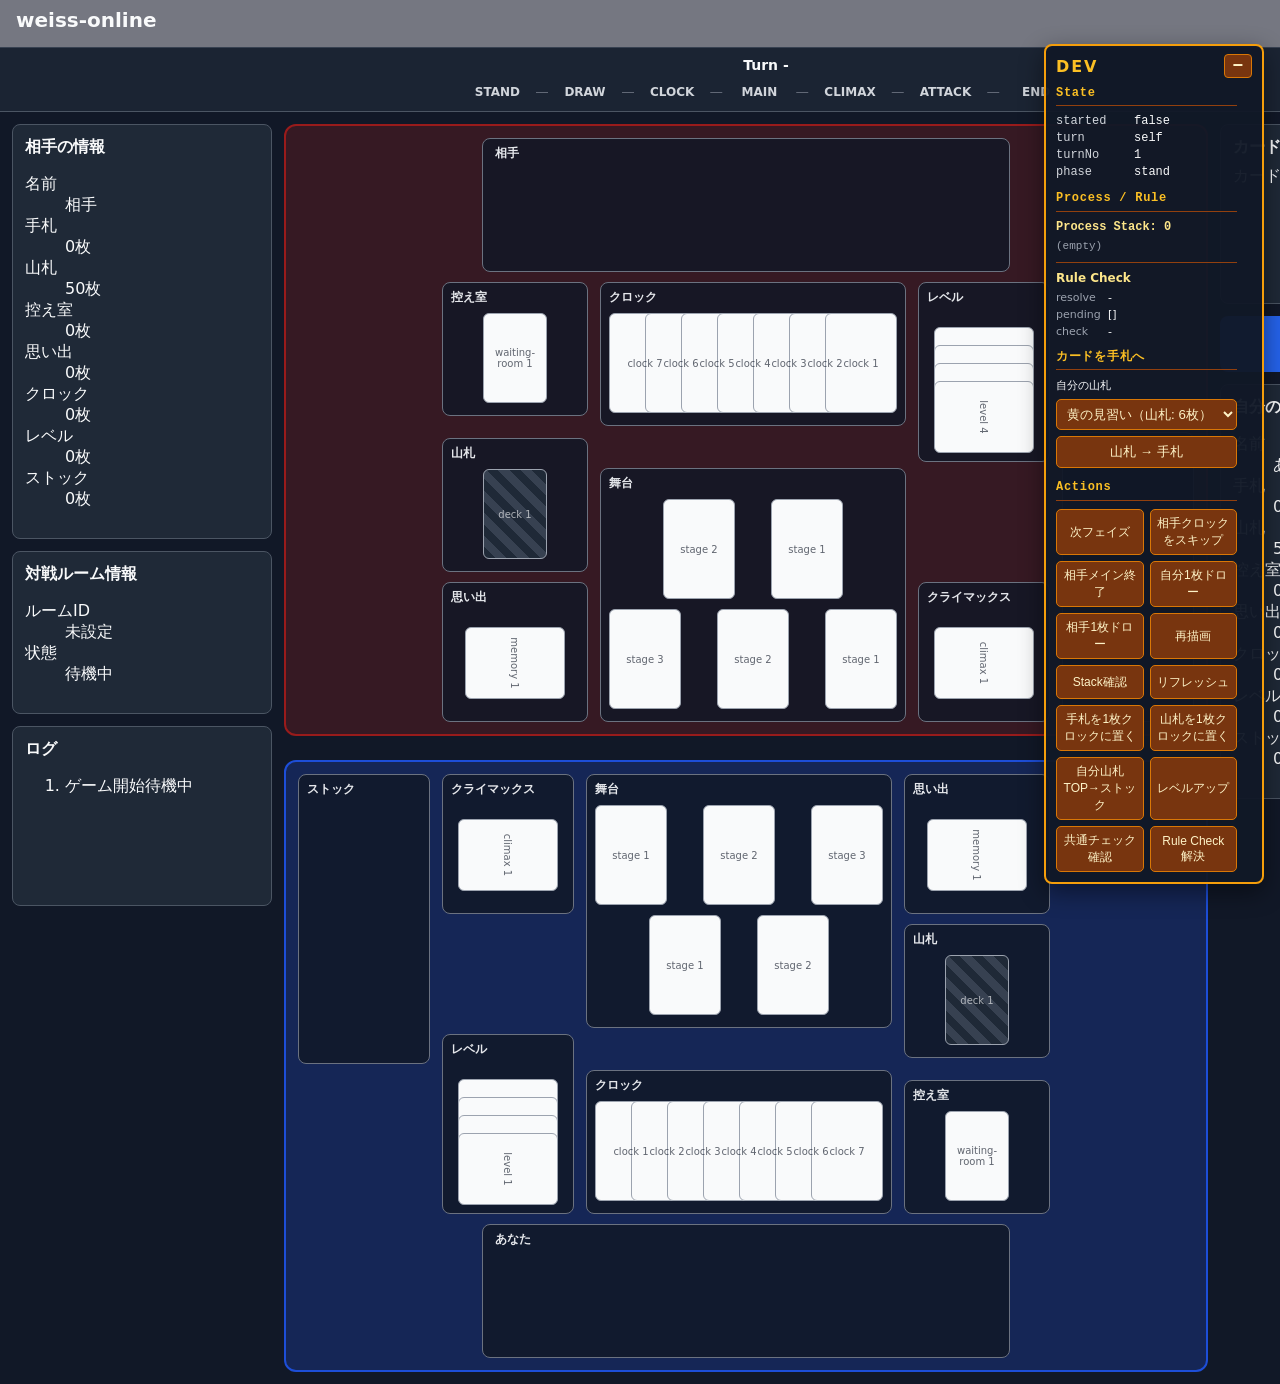
==== client/index.html @ ecfac82b "feat: implement Nishimori Yusa brainstorm" ====
<!DOCTYPE html>
<html lang="ja">
<head>
  <meta charset="UTF-8" />
  <meta name="viewport" content="width=device-width, initial-scale=1.0" />
  <title>weiss-online</title>
  <link rel="stylesheet" href="./css/board.css" />
</head>

<body class="play-mode">
  <header class="app-header">
    <h1>weiss-online</h1>
  </header>

  <section class="phase-bar" data-role="phase-bar" aria-label="現在のターンとフェイズ">
    <div class="phase-bar__turn" data-phase-bar-turn>Turn -</div>

    <div class="phase-bar__phases" aria-label="フェイズ進行">
      <span class="phase-bar__phase" data-phase="stand">STAND</span>
      <span class="phase-bar__separator" aria-hidden="true">―</span>
      <span class="phase-bar__phase" data-phase="draw">DRAW</span>
      <span class="phase-bar__separator" aria-hidden="true">―</span>
      <span class="phase-bar__phase" data-phase="clock">CLOCK</span>
      <span class="phase-bar__separator" aria-hidden="true">―</span>
      <span class="phase-bar__phase" data-phase="main">MAIN</span>
      <span class="phase-bar__separator" aria-hidden="true">―</span>
      <span class="phase-bar__phase" data-phase="climax">CLIMAX</span>
      <span class="phase-bar__separator" aria-hidden="true">―</span>
      <span class="phase-bar__phase" data-phase="attack">ATTACK</span>
      <span class="phase-bar__separator" aria-hidden="true">―</span>
      <span class="phase-bar__phase" data-phase="end">END</span>
    </div>
  </section>

  <aside
    class="message-overlay"
    data-message-overlay
    aria-live="polite"
    aria-hidden="true"
    hidden
  >
    <strong class="message-overlay-title" data-message-overlay-title hidden></strong>
    <span class="message-overlay-text" data-message-overlay-message></span>
  </aside>

  <div class="app-layout">
    <aside class="left-sidebar">
      <section class="info-panel opponent-info">
        <h2>相手の情報</h2>
        <dl class="player-status-list">
          <div class="player-status-item"><dt>名前</dt><dd data-player-stat="name">Player 2</dd></div>
          <div class="player-status-item"><dt>手札</dt><dd data-player-stat="hand">7枚</dd></div>
          <div class="player-status-item"><dt>山札</dt><dd data-player-stat="deck">0枚</dd></div>
          <div class="player-status-item"><dt>控え室</dt><dd data-player-stat="waiting-room">0枚</dd></div>
          <div class="player-status-item"><dt>思い出</dt><dd data-player-stat="memory">0枚</dd></div>
          <div class="player-status-item"><dt>クロック</dt><dd data-player-stat="clock">0枚</dd></div>
          <div class="player-status-item"><dt>レベル</dt><dd data-player-stat="level">0枚</dd></div>
          <div class="player-status-item"><dt>ストック</dt><dd data-player-stat="stock">0枚</dd></div>
        </dl>
      </section>

      <section class="info-panel room-info">
        <h2>対戦ルーム情報</h2>
        <dl class="room-status-list">
          <div class="room-status-item"><dt>ルームID</dt><dd>未設定</dd></div>
          <div class="room-status-item"><dt>状態</dt><dd>待機中</dd></div>
        </dl>
      </section>

      <section class="info-panel log-panel">
        <h2>ログ</h2>
        <ol class="game-log">
          <li>ゲーム開始待機中</li>
        </ol>
      </section>
    </aside>

    <main class="game-board">
      <section class="player-section opponent-section" aria-label="相手エリア">
        <section class="hand-area opponent-hand">
          <h2 class="zone-title">相手</h2>
          <div class="zone-body hand-slots"></div>
        </section>

        <div class="playmat opponent-playmat">
          <div class="playmat-side side-left">
            <section class="zone waiting-room-zone">
              <h3 class="zone-title">控え室</h3>
              <div class="zone-body waiting-room-slots">
                <article class="card-slot" data-owner="opponent" data-zone="waiting-room" data-index="1" data-face="up" data-position="stand" data-card-id=""></article>
              </div>
            </section>

            <section class="zone deck-zone">
              <h3 class="zone-title">山札</h3>
              <div class="zone-body deck-slots">
                <article class="card-slot" data-owner="opponent" data-zone="deck" data-index="1" data-face="down" data-position="stand" data-card-id=""></article>
              </div>
            </section>

            <section class="zone memory-zone">
              <h3 class="zone-title">思い出</h3>
              <div class="zone-body memory-slots">
                <article class="card-slot" data-owner="opponent" data-zone="memory" data-index="1" data-face="up" data-position="stand" data-card-id=""></article>
              </div>
            </section>
            <section class="resolution-area" data-resolution-owner="opponent" hidden>
              <h3>解決領域</h3><div class="resolution-slots"></div>
            </section>
          </div>

          <div class="playmat-center">
            <section class="zone clock-zone opponent-clock">
              <h3 class="zone-title">クロック</h3>
              <div class="zone-body clock-slots">
                <article class="card-slot" data-owner="opponent" data-zone="clock" data-index="7" data-face="up" data-position="stand" data-card-id="">7</article>
                <article class="card-slot" data-owner="opponent" data-zone="clock" data-index="6" data-face="up" data-position="stand" data-card-id="">6</article>
                <article class="card-slot" data-owner="opponent" data-zone="clock" data-index="5" data-face="up" data-position="stand" data-card-id="">5</article>
                <article class="card-slot" data-owner="opponent" data-zone="clock" data-index="4" data-face="up" data-position="stand" data-card-id="">4</article>
                <article class="card-slot" data-owner="opponent" data-zone="clock" data-index="3" data-face="up" data-position="stand" data-card-id="">3</article>
                <article class="card-slot" data-owner="opponent" data-zone="clock" data-index="2" data-face="up" data-position="stand" data-card-id="">2</article>
                <article class="card-slot" data-owner="opponent" data-zone="clock" data-index="1" data-face="up" data-position="stand" data-card-id="">1</article>
              </div>
            </section>

            <section class="zone stage-area opponent-stage">
              <h3 class="zone-title">舞台</h3>
              <div class="zone-body stage-body">
                <div class="stage-row back-row">
                <article class="card-slot stage-slot" data-owner="opponent" data-zone="stage" data-row="back" data-index="2" data-face="up" data-position="stand" data-card-id="">後列 右</article>
                <article class="card-slot stage-slot" data-owner="opponent" data-zone="stage" data-row="back" data-index="1" data-face="up" data-position="stand" data-card-id="">後列 左</article>
                </div>
                <div class="stage-row front-row">
                <article class="card-slot stage-slot" data-owner="opponent" data-zone="stage" data-row="front" data-index="3" data-face="up" data-position="stand" data-card-id="">前列 右</article>
                <article class="card-slot stage-slot" data-owner="opponent" data-zone="stage" data-row="front" data-index="2" data-face="up" data-position="stand" data-card-id="">前列 中央</article>
                <article class="card-slot stage-slot" data-owner="opponent" data-zone="stage" data-row="front" data-index="1" data-face="up" data-position="stand" data-card-id="">前列 左</article>
                </div>
              </div>
            </section>
          </div>

          <div class="playmat-side side-right">
            <section class="zone level-zone">
              <h3 class="zone-title">レベル</h3>
              <div class="zone-body level-slots">
                <article class="card-slot" data-owner="opponent" data-zone="level" data-index="1" data-face="up" data-position="stand" data-card-id="">0</article>
                <article class="card-slot" data-owner="opponent" data-zone="level" data-index="2" data-face="up" data-position="stand" data-card-id="">1</article>
                <article class="card-slot" data-owner="opponent" data-zone="level" data-index="3" data-face="up" data-position="stand" data-card-id="">2</article>
                <article class="card-slot" data-owner="opponent" data-zone="level" data-index="4" data-face="up" data-position="stand" data-card-id="">3</article>
              </div>
            </section>

            <section class="zone climax-zone">
              <h3 class="zone-title">クライマックス</h3>
              <div class="zone-body climax-slots">
                <article class="card-slot" data-owner="opponent" data-zone="climax" data-index="1" data-face="up" data-position="stand" data-card-id=""></article>
              </div>
            </section>

            <section class="zone stock-zone">
              <h3 class="zone-title">ストック</h3>
              <div class="zone-body stock-slots">
                <article class="card-slot" data-owner="opponent" data-zone="stock" data-index="1" data-face="down" data-position="stand" data-card-id=""></article>
                <article class="card-slot" data-owner="opponent" data-zone="stock" data-index="2" data-face="down" data-position="stand" data-card-id=""></article>
                <article class="card-slot" data-owner="opponent" data-zone="stock" data-index="3" data-face="down" data-position="stand" data-card-id=""></article>
                <article class="card-slot" data-owner="opponent" data-zone="stock" data-index="4" data-face="down" data-position="stand" data-card-id=""></article>
                <article class="card-slot" data-owner="opponent" data-zone="stock" data-index="5" data-face="down" data-position="stand" data-card-id=""></article>
                <article class="card-slot" data-owner="opponent" data-zone="stock" data-index="6" data-face="down" data-position="stand" data-card-id=""></article>
                <article class="card-slot" data-owner="opponent" data-zone="stock" data-index="7" data-face="down" data-position="stand" data-card-id=""></article>
              </div>
            </section>
          </div>
        </div>
      </section>

      <section class="player-section self-section" aria-label="自分エリア">
        <div class="playmat self-playmat">
          <div class="playmat-side side-left">
            <section class="zone stock-zone">
              <h3 class="zone-title">ストック</h3>
              <div class="zone-body stock-slots">
                <article class="card-slot" data-owner="self" data-zone="stock" data-index="1" data-face="down" data-position="stand" data-card-id=""></article>
                <article class="card-slot" data-owner="self" data-zone="stock" data-index="2" data-face="down" data-position="stand" data-card-id=""></article>
                <article class="card-slot" data-owner="self" data-zone="stock" data-index="3" data-face="down" data-position="stand" data-card-id=""></article>
                <article class="card-slot" data-owner="self" data-zone="stock" data-index="4" data-face="down" data-position="stand" data-card-id=""></article>
                <article class="card-slot" data-owner="self" data-zone="stock" data-index="5" data-face="down" data-position="stand" data-card-id=""></article>
                <article class="card-slot" data-owner="self" data-zone="stock" data-index="6" data-face="down" data-position="stand" data-card-id=""></article>
                <article class="card-slot" data-owner="self" data-zone="stock" data-index="7" data-face="down" data-position="stand" data-card-id=""></article>
              </div>
            </section>

            <section class="zone climax-zone">
              <h3 class="zone-title">クライマックス</h3>
              <div class="zone-body climax-slots">
                <article class="card-slot" data-owner="self" data-zone="climax" data-index="1" data-face="up" data-position="stand" data-card-id=""></article>
              </div>
            </section>

            <section class="zone level-zone">
              <h3 class="zone-title">レベル</h3>
              <div class="zone-body level-slots">
                <article class="card-slot" data-owner="self" data-zone="level" data-index="4" data-face="up" data-position="stand" data-card-id="">3</article>
                <article class="card-slot" data-owner="self" data-zone="level" data-index="3" data-face="up" data-position="stand" data-card-id="">2</article>
                <article class="card-slot" data-owner="self" data-zone="level" data-index="2" data-face="up" data-position="stand" data-card-id="">1</article>
                <article class="card-slot" data-owner="self" data-zone="level" data-index="1" data-face="up" data-position="stand" data-card-id="">0</article>
              </div>
            </section>
          </div>

          <div class="playmat-center">
            <section class="zone stage-area self-stage">
              <h3 class="zone-title">舞台</h3>
              <div class="zone-body stage-body">
                <div class="stage-row front-row">
                <article class="card-slot stage-slot" data-owner="self" data-zone="stage" data-row="front" data-index="1" data-face="up" data-position="stand" data-card-id="">前列 左</article>
                <article class="card-slot stage-slot" data-owner="self" data-zone="stage" data-row="front" data-index="2" data-face="up" data-position="stand" data-card-id="">前列 中央</article>
                <article class="card-slot stage-slot" data-owner="self" data-zone="stage" data-row="front" data-index="3" data-face="up" data-position="stand" data-card-id="">前列 右</article>
                </div>
                <div class="stage-row back-row">
                <article class="card-slot stage-slot" data-owner="self" data-zone="stage" data-row="back" data-index="1" data-face="up" data-position="stand" data-card-id="">後列 左</article>
                <article class="card-slot stage-slot" data-owner="self" data-zone="stage" data-row="back" data-index="2" data-face="up" data-position="stand" data-card-id="">後列 右</article>
                </div>
              </div>
            </section>

            <section class="zone clock-zone self-clock">
              <h3 class="zone-title">クロック</h3>
              <div class="zone-body clock-slots">
                <article class="card-slot" data-owner="self" data-zone="clock" data-index="1" data-face="up" data-position="stand" data-card-id="">1</article>
                <article class="card-slot" data-owner="self" data-zone="clock" data-index="2" data-face="up" data-position="stand" data-card-id="">2</article>
                <article class="card-slot" data-owner="self" data-zone="clock" data-index="3" data-face="up" data-position="stand" data-card-id="">3</article>
                <article class="card-slot" data-owner="self" data-zone="clock" data-index="4" data-face="up" data-position="stand" data-card-id="">4</article>
                <article class="card-slot" data-owner="self" data-zone="clock" data-index="5" data-face="up" data-position="stand" data-card-id="">5</article>
                <article class="card-slot" data-owner="self" data-zone="clock" data-index="6" data-face="up" data-position="stand" data-card-id="">6</article>
                <article class="card-slot" data-owner="self" data-zone="clock" data-index="7" data-face="up" data-position="stand" data-card-id="">7</article>
              </div>
            </section>
          </div>

          <div class="playmat-side side-right">
            <section class="zone memory-zone">
              <h3 class="zone-title">思い出</h3>
              <div class="zone-body memory-slots">
                <article class="card-slot" data-owner="self" data-zone="memory" data-index="1" data-face="up" data-position="stand" data-card-id=""></article>
              </div>
            </section>
            <section class="resolution-area" data-resolution-owner="self" hidden>
              <h3>解決領域</h3><div class="resolution-slots"></div>
            </section>

            <section class="zone deck-zone">
              <h3 class="zone-title">山札</h3>
              <div class="zone-body deck-slots">
                <article class="card-slot" data-owner="self" data-zone="deck" data-index="1" data-face="down" data-position="stand" data-card-id=""></article>
              </div>
            </section>

            <section class="zone waiting-room-zone">
              <h3 class="zone-title">控え室</h3>
              <div class="zone-body waiting-room-slots">
                <article class="card-slot" data-owner="self" data-zone="waiting-room" data-index="1" data-face="up" data-position="stand" data-card-id=""></article>
              </div>
            </section>
          </div>
        </div>

        <section class="hand-area self-hand">
          <h2 class="zone-title">あなた</h2>
          <div class="zone-body hand-slots"></div>
        </section>
      </section>
  </main>

  <section class="card-selection-dialog" data-deck-search hidden aria-label="山札検索">
    <div class="card-selection-dialog__panel">
      <h2>山札を見る</h2>
      <p data-deck-search-count>0 / 0</p>
      <div class="card-selection-list" data-deck-search-list></div>
      <button type="button" data-action="confirm-deck-search">決定</button>
    </div>
  </section>

    <aside class="right-sidebar">
      <section class="info-panel card-detail-panel">
        <h2>カード説明</h2>
        <div class="card-detail">
          <p data-card-detail-empty>カードを選択してください。</p>
          <dl class="card-detail-fields" data-card-detail-fields hidden>
            <div class="card-detail-image-frame">
              <img data-card-detail-image alt="選択したカードの画像" hidden>
              <span data-card-detail-image-placeholder>画像なし</span>
            </div>
            <div><dt>名前</dt><dd data-card-detail="name">-</dd></div>
            <div><dt>種類</dt><dd data-card-detail="type">-</dd></div>
            <div><dt>色</dt><dd data-card-detail="color">-</dd></div>
            <div><dt>レベル</dt><dd data-card-detail="level">-</dd></div>
            <div><dt>コスト</dt><dd data-card-detail="cost">-</dd></div>
            <div><dt>パワー</dt><dd data-card-detail="power">-</dd></div>
            <div><dt>ソウル</dt><dd data-card-detail="soul">-</dd></div>
            <div><dt>トリガー</dt><dd data-card-detail="triggers">-</dd></div>
            <div><dt>特徴</dt><dd data-card-detail="traits">-</dd></div>
            <div class="card-detail-text"><dt>能力</dt><dd><ul class="card-detail-abilities" data-card-detail-abilities></ul></dd></div>
          </dl>
          <p class="card-play-disabled-reason" data-card-play-disabled-reason hidden></p>
          <button
            class="card-detail-action"
            type="button"
            data-action="clear-main-selection"
            hidden
          >選択を解除</button>
        </div>
      </section>

      <button
        class="end-turn-button game-start-button"
        type="button"
        data-action="start-game"
      >ゲーム開始</button>

      <button
        class="end-turn-button"
        type="button"
        data-action="end-turn"
        hidden
      >ターン終了</button>

      <button
        class="end-turn-button mulligan-confirm-button"
        type="button"
        data-action="confirm-mulligan"
        hidden
      >交換せず次へ</button>

      <button
        class="end-turn-button clock-action-button"
        type="button"
        data-action="confirm-clock"
        hidden
      >クロックに置かず次へ</button>

      <button
        class="end-turn-button main-phase-end-button"
        type="button"
        data-action="end-main-phase"
        hidden
      >メインフェイズ終了</button>

      <button
        class="end-turn-button level-up-confirm-button"
        type="button"
        data-action="confirm-level-up"
        disabled
        hidden
      >レベルに置く</button>

      <section class="info-panel self-info">
        <h2>自分の情報</h2>
        <dl class="player-status-list">
          <div class="player-status-item"><dt>名前</dt><dd data-player-stat="name">Player 1</dd></div>
          <div class="player-status-item"><dt>手札</dt><dd data-player-stat="hand">7枚</dd></div>
          <div class="player-status-item"><dt>山札</dt><dd data-player-stat="deck">0枚</dd></div>
          <div class="player-status-item"><dt>控え室</dt><dd data-player-stat="waiting-room">0枚</dd></div>
          <div class="player-status-item"><dt>思い出</dt><dd data-player-stat="memory">0枚</dd></div>
          <div class="player-status-item"><dt>クロック</dt><dd data-player-stat="clock">0枚</dd></div>
          <div class="player-status-item"><dt>レベル</dt><dd data-player-stat="level">0枚</dd></div>
          <div class="player-status-item"><dt>ストック</dt><dd data-player-stat="stock">0枚</dd></div>
        </dl>
      </section>
    </aside>
  </div>

  <aside class="replacement-confirmation" data-replacement-confirmation hidden aria-label="舞台操作確認">
    <p data-confirmation-message>この場所にはカードがあります。</p>
    <div class="replacement-confirmation-actions">
      <button type="button" data-replacement-action="replace">置き換える</button>
      <button type="button" data-replacement-action="select">このカードを選択</button>
      <button type="button" data-replacement-action="back">戻る</button>
    </div>
  </aside>

  <aside class="dev-panel" data-role="dev-panel" hidden>
    <header class="dev-panel-header">
      <strong class="dev-panel-title">DEV</strong>
      <button
        class="dev-panel-toggle"
        type="button"
        data-dev-panel-toggle
        aria-controls="dev-panel-content"
        aria-expanded="true"
        aria-label="DEVパネルを折りたたむ"
      >−</button>
    </header>

    <div class="dev-panel-content" id="dev-panel-content" data-dev-panel-content>
      <section class="dev-category" aria-labelledby="dev-state-title">
        <h2 class="dev-category-title" id="dev-state-title">State</h2>
        <dl class="dev-status-list">
          <div><dt>started</dt><dd data-dev-status="started">-</dd></div>
          <div><dt>turn</dt><dd data-dev-status="turn-player">-</dd></div>
          <div><dt>turnNo</dt><dd data-dev-status="turn-number">-</dd></div>
          <div><dt>phase</dt><dd data-dev-status="phase">-</dd></div>
        </dl>
      </section>

      <section class="dev-category" aria-labelledby="dev-process-rule-title">
        <h2 class="dev-category-title" id="dev-process-rule-title">Process / Rule</h2>

        <section class="dev-stack-section" aria-label="Process Stack">
          <strong class="dev-stack-title">
            Process Stack: <span data-dev-stack-count>0</span>
          </strong>
          <div class="dev-stack-list" data-dev-stack-list>
            <p class="dev-stack-empty">(empty)</p>
          </div>
        </section>

        <section class="dev-rule-check-section" aria-label="Rule Check">
          <strong class="dev-stack-title">Rule Check</strong>
          <dl class="dev-rule-check-results">
            <div>
              <dt>resolve</dt>
              <dd data-dev-rule-resolution>-</dd>
            </div>
            <div>
              <dt>pending</dt>
              <dd data-dev-pending-interrupts>[]</dd>
            </div>
            <div>
              <dt>check</dt>
              <dd data-dev-rule-check-result>-</dd>
            </div>
          </dl>
        </section>
      </section>

      <section class="dev-category" aria-labelledby="dev-card-actions-title">
        <h2 class="dev-category-title" id="dev-card-actions-title">カードを手札へ</h2>
        <div class="dev-card-move">
          <label for="dev-deck-card-select">自分の山札</label>
          <select id="dev-deck-card-select" data-dev-deck-card-select></select>
          <button type="button" data-dev-action="deck-card-to-hand">山札 → 手札</button>
        </div>
      </section>

      <section class="dev-category" aria-labelledby="dev-actions-title">
        <h2 class="dev-category-title" id="dev-actions-title">Actions</h2>
        <div class="dev-actions">
            <button type="button" data-dev-action="next-phase">次フェイズ</button>
            <button type="button" data-dev-action="skip-opponent-clock">相手クロックをスキップ</button>
            <button type="button" data-dev-action="end-opponent-main">相手メイン終了</button>
          <button type="button" data-dev-action="draw-self">自分1枚ドロー</button>
          <button type="button" data-dev-action="draw-opponent">相手1枚ドロー</button>
          <button type="button" data-dev-action="redraw">再描画</button>
          <button type="button" data-dev-action="refresh-stack">Stack確認</button>
          <button type="button" data-dev-action="test-refresh">リフレッシュ</button>
          <button type="button" data-dev-action="hand-to-clock">手札を1枚クロックに置く</button>
            <button type="button" data-dev-action="deck-to-clock">山札を1枚クロックに置く</button>
            <button type="button" data-dev-action="deck-to-stock">自分山札TOP→ストック</button>
          <button type="button" data-dev-action="test-level-up">レベルアップ</button>
          <button type="button" data-dev-action="check-rules">共通チェック確認</button>
          <button type="button" data-dev-action="resolve-rules">Rule Check解決</button>
        </div>
      </section>
    </div>
  </aside>

  <!-- 開発用 main.dev.js -->
  <!-- 本番用 main.js -->
  <script type="module" src="./js/main.dev.js"></script>
</body>
</html>
---- client/css/board.css ----
/* =========================================================
   weiss-online board.css v6.0
   Final five-column, three-row board layout
   ========================================================= */

:root {
  /* Colors */
  --bg-app: #111827;
  --bg-header: #757781;
  --bg-panel: #1f2937;
  --bg-zone: rgba(17, 24, 39, 0.82);
  --text-main: #f9fafb;
  --text-muted: #d1d5db;
  --border-main: #4b5563;
  --border-zone: #6b7280;
  --self-color: #1d4ed8;
  --opponent-color: #991b1b;

  /* App frame */
  --header-h: 48px;
  --phase-bar-h: 64px;
  --left-sidebar-w: 260px;
  --right-sidebar-w: 300px;

  /* Cards */
  --card-w: 72px;
  --card-h: 100px;
  --hand-card-w: 64px;
  --hand-card-h: 90px;

  /* Spacing */
  --gap-page: 12px;
  --gap-board: 12px;
  --gap-zone: 10px;

  /* Playmat tracks */
  --side-narrow-w: 132px;
  --side-wide-w: 146px;
  --utility-w: var(--side-narrow-w);

  --center-zone-w: calc(
    var(--card-w) * 4
    + 18px
  );
  --stage-w: var(--center-zone-w);
  --stage-h: calc(var(--card-h) * 2 + var(--gap-zone) + 44px);
  --clock-w: var(--center-zone-w);
  --clock-h: calc(var(--card-h) + 44px);

  /* One height model for both playmats */
  --playmat-row-h: 140px;
  --playmat-height: calc(
    var(--playmat-row-h) * 3
    + var(--gap-zone) * 2
  );
  --playmat-grid-w: calc(
    var(--side-narrow-w) * 2
    + var(--stage-w)
    + var(--side-wide-w)
    + var(--utility-w)
    + var(--gap-board) * 4
  );

  /* Minimum width required by the complete desktop board layout. */
  --player-section-border-w: 2px;
  /* Page padding x2 + column gaps x2 + player-section padding x2. */
  --board-min-width: calc(
    var(--left-sidebar-w)
    + var(--playmat-grid-w)
    + var(--right-sidebar-w)
    + var(--gap-page) * 6
    + var(--player-section-border-w) * 2
  );

  /* Hands */
  --hand-gap: 8px;
  --hand-inline-space: 32px;
  --hand-visible-min: 7;
  /* The renderer also caps this target at the hand area's safe max-width. */
  --hand-visible-target: 13;
  --hand-current-w: 528px;
  --hand-h: calc(var(--hand-card-h) + 44px);
  --stock-normal-offset: 18px;
}

.resolution-area { background: transparent; border: 0; padding: .2rem; }
.resolution-area h3 { margin: 0 0 .2rem; font-size: .72rem; color: #f4d35e; }
.resolution-slots { display: flex; gap: .2rem; }
.resolution-slots .card-slot { width: 42px; height: 59px; }
.card-selection-dialog { position: fixed; inset: 0; z-index: 100; background: rgb(0 0 0 / 72%); padding: 5vh 5vw; }
.card-selection-dialog__panel { background: #18212b; border: 1px solid #8ba4b8; padding: 1rem; max-height: 90vh; overflow: auto; }
.card-selection-list { display: flex; flex-wrap: wrap; gap: .5rem; }
.card-selection-list .card-slot { flex: 0 0 84px; height: 118px; }
.card-slot.is-unselectable { opacity: .62; }
.card-slot.is-selected { outline: 3px solid #f4d35e; }

* {
  box-sizing: border-box;
}

html {
  overflow-x: auto;
}

body {
  margin: 0;
  min-width: var(--board-min-width);
  background: var(--bg-app);
  color: var(--text-main);
  font-family: system-ui, -apple-system, BlinkMacSystemFont, "Segoe UI", sans-serif;
}

h1,
h2,
h3,
p,
ul {
  margin: 0;
}

ul {
  padding-left: 20px;
}

/* =========================================================
   App frame and sidebars
   ========================================================= */

.app-header {
  height: var(--header-h);
  padding: 8px 16px;
  border-bottom: 1px solid #374151;
  background: var(--bg-header);
}

.app-header h1 {
  font-size: 20px;
}

.phase-bar {
  display: flex;
  flex-direction: column;
  align-items: center;
  justify-content: center;
  gap: 6px;
  width: 100%;
  min-width: var(--board-min-width);
  height: var(--phase-bar-h);
  padding: 6px 16px;
  border-bottom: 1px solid var(--border-main);
  background: #1b2433;
  color: var(--text-main);
}

.phase-bar__turn {
  min-height: 18px;
  font-size: 14px;
  font-weight: 700;
  line-height: 1.2;
}

.phase-bar__phases {
  display: flex;
  align-items: center;
  justify-content: center;
  gap: 8px;
  white-space: nowrap;
}

.phase-bar__phase {
  min-width: 58px;
  padding: 3px 7px;
  border: 1px solid transparent;
  border-radius: 4px;
  color: var(--text-muted);
  font-size: 12px;
  font-weight: 700;
  text-align: center;
}

.phase-bar__separator {
  color: var(--border-zone);
  font-size: 12px;
}

.phase-bar__phase.is-current {
  border-color: #93c5fd;
  background: #2563eb;
  color: #fff;
  box-shadow: 0 0 8px rgba(59, 130, 246, 0.65);
}

.app-layout {
  display: grid;
  grid-template-columns: var(--left-sidebar-w) 1fr var(--right-sidebar-w);
  gap: var(--gap-page);
  min-width: var(--board-min-width);
  min-height: calc(100vh - var(--header-h) - var(--phase-bar-h));
  padding: var(--gap-page);
}

.left-sidebar,
.right-sidebar {
  display: flex;
  flex-direction: column;
  gap: var(--gap-page);
}

.info-panel {
  padding: var(--gap-page);
  border: 1px solid var(--border-main);
  border-radius: 8px;
  background: var(--bg-panel);
}

.info-panel h2 {
  margin-bottom: 8px;
  font-size: 16px;
}

.log-panel,
.card-detail-panel {
  min-height: 180px;
}

.card-detail-fields {
  display: grid;
  gap: 5px;
  margin: 0;
  font-size: 12px;
}

.card-detail-fields[hidden] {
  display: none;
}

.card-detail-fields > div {
  display: grid;
  grid-template-columns: 54px minmax(0, 1fr);
  gap: 6px;
}

.card-detail-fields dt {
  color: var(--text-muted);
}

.card-detail-fields dd {
  margin: 0;
  overflow-wrap: anywhere;
}

.card-detail-text {
  margin-top: 3px;
  padding-top: 5px;
  border-top: 1px solid var(--border-zone);
}

.card-detail-fields > .card-detail-image-frame {
  display: block;
  grid-column: 1 / -1;
  width: 100%;
}

.card-detail-image-frame img {
  display: block;
  width: 100%;
  max-width: 100%;
  height: auto;
  object-fit: contain;
}

.card-detail-image-frame [data-card-detail-image-placeholder] {
  display: block;
  color: var(--text-muted);
}

.card-detail-image-frame img[hidden],
.card-detail-image-frame [hidden] {
  display: none;
}

.card-detail-abilities {
  display: grid;
  gap: 4px;
  margin: 0;
  padding: 0;
  list-style: none;
  white-space: pre-wrap;
}

.card-detail-abilities li {
  display: grid;
  gap: 4px;
}

.card-detail-act-button {
  justify-self: start;
  padding: 4px 10px;
  border: 1px solid #60a5fa;
  border-radius: 5px;
  background: #1e3a8a;
  color: #eff6ff;
  cursor: pointer;
}

.card-detail-act-button:disabled {
  border-color: #64748b;
  background: #334155;
  color: #cbd5e1;
  cursor: not-allowed;
}

.card-detail-act-reason {
  margin: 0;
  color: #fca5a5;
  font-size: 0.85rem;
}

.card-detail-action {
  width: 100%;
  min-height: 34px;
  margin-top: 10px;
  border: 1px solid #60a5fa;
  border-radius: 6px;
  background: #1e3a8a;
  color: #eff6ff;
  font-weight: 700;
  cursor: pointer;
}

.card-detail-action:hover,
.card-detail-action:focus-visible {
  background: #1d4ed8;
}

.card-detail-action[hidden] {
  display: none;
}

.card-play-disabled-reason {
  margin: 10px 0 0;
  padding: 8px;
  border: 1px solid #ef4444;
  border-radius: 6px;
  background: rgba(127, 29, 29, 0.45);
  color: #fecaca;
  font-size: 12px;
}

.replacement-confirmation {
  position: fixed;
  z-index: 1050;
  left: 50%;
  top: 50%;
  width: min(320px, calc(100vw - 32px));
  padding: 16px;
  transform: translate(-50%, -50%);
  border: 2px solid #60a5fa;
  border-radius: 8px;
  background: #111827;
  color: #f9fafb;
  box-shadow: 0 12px 30px rgba(0, 0, 0, 0.55);
}

.replacement-confirmation[hidden] { display: none; }
.replacement-confirmation-actions { display: flex; gap: 8px; }
.replacement-confirmation-actions button { flex: 1; min-height: 36px; cursor: pointer; }

.end-turn-button {
  width: 100%;
  height: 56px;
  border: 0;
  border-radius: 8px;
  background: #2563eb;
  color: #fff;
  font-size: 18px;
  font-weight: 700;
  cursor: pointer;
}

/* =========================================================
   Board sections
   ========================================================= */

.game-board {
  display: flex;
  flex-direction: column;
  align-items: stretch;
  gap: 24px;
  min-width: 0;
}

.player-section {
  display: flex;
  flex: none;
  flex-direction: column;
  gap: var(--gap-zone);
  width: 100%;
  min-height: calc(
    var(--playmat-height)
    + var(--hand-h)
    + var(--gap-zone)
    + 24px
  );
  padding: 12px;
  overflow: visible;
  border: var(--player-section-border-w) solid var(--border-main);
  border-radius: 12px;
}

.opponent-section {
  background: rgba(127, 29, 29, 0.34);
  border-color: var(--opponent-color);
}

.self-section {
  background: rgba(30, 64, 175, 0.34);
  border-color: var(--self-color);
}

/* =========================================================
   Hands
   ========================================================= */

.hand-area {
  display: flex;
  flex: none;
  flex-direction: column;
  align-self: center;
  isolation: isolate;
  gap: 6px;
  width: var(--hand-current-w);
  max-width: var(--playmat-grid-w);
  min-height: var(--hand-h);
  padding: 8px 12px;
  border: 1px solid var(--border-zone);
  border-radius: 8px;
  background: var(--bg-zone);
}

.hand-area .zone-body {
  display: flex;
  align-items: center;
  justify-content: safe center;
  gap: var(--hand-gap);
  width: 100%;
  min-width: 0;
  overflow-x: hidden;
  overflow-y: hidden;
}

.hand-area[data-hand-scrollable="true"] .zone-body {
  justify-content: flex-start;
  overflow-x: auto;
}

.opponent-hand,
.self-hand {
  position: relative;
}

/* Scroll affordances: only reveal a fade toward unshown hand cards. */
.hand-area[data-hand-can-scroll-left="true"]::before,
.hand-area[data-hand-can-scroll-right="true"]::after {
  display: flex;
  align-items: center;
  position: absolute;
  /* Hand cards receive incremental inline z-index values from Renderer. */
  z-index: 100;
  top: 30px;
  bottom: 8px;
  width: 36px;
  color: rgba(249, 250, 251, 0.96);
  font-size: 28px;
  font-weight: 700;
  line-height: 1;
  pointer-events: none;
  text-shadow: 0 1px 3px rgba(0, 0, 0, 0.8);
}

.hand-area[data-hand-can-scroll-left="true"]::before {
  left: 12px;
  justify-content: flex-start;
  padding-left: 4px;
  content: "\2039";
  background: linear-gradient(
    to right,
    rgba(17, 24, 39, 0.94) 0%,
    rgba(17, 24, 39, 0.64) 38%,
    rgba(17, 24, 39, 0) 100%
  );
}

.hand-area[data-hand-can-scroll-right="true"]::after {
  right: 12px;
  justify-content: flex-end;
  padding-right: 4px;
  content: "\203a";
  background: linear-gradient(
    to left,
    rgba(17, 24, 39, 0.94) 0%,
    rgba(17, 24, 39, 0.64) 38%,
    rgba(17, 24, 39, 0) 100%
  );
}

/* =========================================================
   Playmat grid
   Columns: narrow | narrow | stage | wide | utility
   Rows: three equal tracks
   ========================================================= */

.playmat {
  display: grid;
  grid-template-rows: repeat(3, var(--playmat-row-h));
  column-gap: var(--gap-board);
  row-gap: var(--gap-zone);
  justify-content: center;
  align-content: start;
  width: 100%;
  min-width: var(--playmat-grid-w);
  height: var(--playmat-height);
  min-height: var(--playmat-height);
}

.opponent-playmat {
  grid-template-columns:
    var(--side-narrow-w)  /* Utility */
    var(--side-wide-w)    /* 控え室・山札・思い出 */
    var(--center-zone-w)  /* 舞台・クロック */
    var(--side-narrow-w)  /* レベル・CX */
    var(--side-narrow-w); /* ストック */
  align-items: end;
}

.self-playmat {
  grid-template-columns:
    var(--side-narrow-w)  /* ストック */
    var(--side-narrow-w)  /* CX・レベル */
    var(--center-zone-w)  /* 舞台・クロック */
    var(--side-wide-w)    /* 思い出・山札・控え室 */
    var(--side-narrow-w); /* Utility */
  align-items: start;
}

.playmat > .playmat-side,
.playmat > .playmat-center {
  display: contents;
}

.utility-column {
  grid-row: 1 / 4;
  align-self: stretch;
  width: var(--utility-w);
  min-width: 0;
  min-height: 0;
}

/* Opponent
   Row 1: Utility | Waiting | Clock | empty   | empty
   Row 2: Utility | Deck    | Stage | Level   | empty
   Row 3: Utility | Memory  | Stage | Climax  | Stock */

.opponent-playmat > .utility-column {
  grid-column: 1;
}

.opponent-playmat .waiting-room-zone {
  grid-column: 2;
  grid-row: 1;
  align-self: start;
}

.opponent-playmat .deck-zone {
  grid-column: 2;
  grid-row: 2;
}

.opponent-playmat .memory-zone {
  grid-column: 2;
  grid-row: 3;
}

.opponent-playmat .clock-zone {
  grid-column: 3;
  grid-row: 1;
  align-self: start;
}

.opponent-playmat .stage-area {
  grid-column: 3;
  grid-row: 2 / span 2;
}

.opponent-playmat .level-zone {
  grid-column: 4;
  grid-row: 1;
  align-self: start;
}

.opponent-playmat .climax-zone {
  grid-column: 4;
  grid-row: 3;
}

.opponent-playmat .stock-zone {
  grid-column: 5;
  grid-row: 2 / span 2;
}

/* Self: preserve the established arrangement; utility is column 5. */

.self-playmat .stock-zone {
  grid-column: 1;
  grid-row: 1 / span 2;
}

.self-playmat .climax-zone {
  grid-column: 2;
  grid-row: 1;
}

.self-playmat .level-zone {
  grid-column: 2;
  grid-row: 3;
  align-self: end;
}

.self-playmat .stage-area {
  grid-column: 3;
  grid-row: 1 / span 2;
}

.self-playmat .clock-zone {
  grid-column: 3;
  grid-row: 3;
  align-self: end;
}

.self-playmat .memory-zone {
  grid-column: 4;
  grid-row: 1;
}

.self-playmat .deck-zone {
  grid-column: 4;
  grid-row: 2;
}

.self-playmat .waiting-room-zone {
  grid-column: 4;
  grid-row: 3;
  align-self: end;
}

.self-playmat > .utility-column {
  grid-column: 5;
}

/* =========================================================
   Zones and card slots
   ========================================================= */

.zone {
  display: flex;
  flex-direction: column;
  margin: 0;
  padding: 8px;
  border: 1px solid var(--border-zone);
  border-radius: 8px;
  background: var(--bg-zone);
}

.zone-title {
  min-height: 16px;
  margin-bottom: 6px;
  color: #e5e7eb;
  font-size: 12px;
  font-weight: 700;
  line-height: 1;
}

.zone-body {
  display: flex;
  align-items: center;
  justify-content: center;
  min-height: 0;
}

.zone-footer {
  min-height: 14px;
  margin-top: 6px;
  color: var(--text-muted);
  font-size: 12px;
  text-align: right;
}

.stage-area {
  width: var(--stage-w);
  min-height: var(--stage-h);
}

.clock-zone {
  width: var(--clock-w);
  min-height: var(--clock-h);
}

.stock-zone,
.climax-zone {
  width: var(--side-narrow-w);
  min-height: 126px;
}

.level-zone {
  width: var(--side-narrow-w);
  min-height: 180px;
}

.stock-zone {
  align-self: stretch;
  min-height: 0;
}

.memory-zone {
  width: var(--side-wide-w);
  min-height: 126px;
}

.deck-zone,
.waiting-room-zone {
  width: var(--side-wide-w);
  min-height: 134px;
}

.card-slot {
  display: flex;
  flex-shrink: 0;
  align-items: center;
  justify-content: center;
  width: var(--card-w);
  height: var(--card-h);
  border: 1px solid #9ca3af;
  border-radius: 6px;
  background: #f9fafb;
  color: #111827;
  font-size: 12px;
  text-align: center;
}

.hand-area .card-slot {
  flex: 0 0 var(--hand-card-w);
  width: var(--hand-card-w);
  height: var(--hand-card-h);
}

[data-face="down"] {
  background:
    repeating-linear-gradient(
      45deg,
      #1f2937,
      #1f2937 8px,
      #374151 8px,
      #374151 16px
    );
  color: #f9fafb;
}

.card-slot:empty::after {
  content: attr(data-zone) " " attr(data-index);
  font-size: 10px;
  opacity: 0.65;
}

/* =========================================================
   Stage: half-card-width staggered formation
   ========================================================= */

.stage-body {
  display: grid;
  grid-template-columns:
    var(--card-w)
    calc(var(--card-w) / 2)
    var(--card-w)
    calc(var(--card-w) / 2)
    var(--card-w);
  grid-template-rows: repeat(2, var(--card-h));
  column-gap: 0;
  row-gap: var(--gap-zone);
  align-content: center;
  justify-content: center;
  width: calc(var(--card-w) * 4);
  justify-items: center; /* 配置するカードはGrid内の中央揃え */
}

.stage-row {
  display: contents;
}

.stage-row.front-row,
.stage-row.back-row {
  gap: 0;
  padding: 0;
}

.stage-row.back-row .stage-slot:first-child,
.stage-row.back-row .stage-slot:last-child {
  margin: 0;
}

.self-stage .stage-slot[data-row="front"][data-index="1"] {
  grid-column: 1;
  grid-row: 1;
}

.self-stage .stage-slot[data-row="front"][data-index="2"] {
  grid-column: 3;
  grid-row: 1;
}

.self-stage .stage-slot[data-row="front"][data-index="3"] {
  grid-column: 5;
  grid-row: 1;
}

.self-stage .stage-slot[data-row="back"][data-index="1"] {
  grid-column: 2;
  grid-row: 2;
}

.self-stage .stage-slot[data-row="back"][data-index="2"] {
  grid-column: 4;
  grid-row: 2;
}

.opponent-stage .stage-slot[data-row="back"][data-index="1"] {
  grid-column: 4;
  grid-row: 1;
}

.opponent-stage .stage-slot[data-row="back"][data-index="2"] {
  grid-column: 2;
  grid-row: 1;
}

.opponent-stage .stage-slot[data-row="front"][data-index="1"] {
  grid-column: 5;
  grid-row: 2;
}

.opponent-stage .stage-slot[data-row="front"][data-index="2"] {
  grid-column: 3;
  grid-row: 2;
}

.opponent-stage .stage-slot[data-row="front"][data-index="3"] {
  grid-column: 1;
  grid-row: 2;
}


.stage-slot[data-position="stand"] {
  transform: rotate(0deg);
}

.stage-slot[data-position="rest"] {
  transform: rotate(-90deg);
}

.stage-slot[data-position="reverse"] {
  transform: rotate(180deg);
}

/* =========================================================
   Clock and landscape zones
   ========================================================= */

.clock-zone .card-row {
  display: flex;
  align-items: center;
  justify-content: center;
}

.clock-zone .card-slot {
  margin-right: -36px;
}

.clock-zone .card-slot:last-child {
  margin-right: 0;
}

.stock-zone .card-slot,
.climax-zone .card-slot,
.level-zone .card-slot,
.memory-zone .card-slot {
  transform: rotate(90deg);
}

/* =========================================================
   Level overlap
   ========================================================= */

.level-slots {
  position: relative;
  width: 100%;
  min-height: 96px;
}

.level-slots .card-slot {
  position: absolute;
  left: 50%;
  transform: translateX(-50%) rotate(90deg);
}

.level-slots .card-slot:nth-child(1) {
  top: 0;
}

.level-slots .card-slot:nth-child(2) {
  top: 18px;
}

.level-slots .card-slot:nth-child(3) {
  top: 36px;
}

.level-slots .card-slot:nth-child(4) {
  top: 54px;
}

/* =========================================================
   Stock overlap
   Supports either .card-row or .stock-slots
   ========================================================= */

.stock-zone .zone-body {
  flex: 1;
  min-height: 0;
  overflow: hidden;
}

.stock-zone .card-row,
.stock-zone .stock-slots {
  position: relative;
  display: block;
  width: 100%;
  height: 100%;
  min-height: 0;
}

.stock-zone .card-row .card-slot,
.stock-zone .stock-slots .card-slot {
  position: absolute;
  left: 50%;
  margin: 0;
  transform: translateX(-50%) rotate(90deg);
}

.stock-zone .card-slot[data-card-id=""] {
  display: none;
}

.stock-zone .card-slot {
  background:
    repeating-linear-gradient(
      45deg,
      #1f2937,
      #1f2937 8px,
      #374151 8px,
      #374151 16px
    );
  color: #f9fafb;
}

/* =========================================================
   Deck and waiting room
   ========================================================= */

.deck-zone .card-slot,
.waiting-room-zone .card-slot {
  width: 64px;
  height: 90px;
}

/* =========================================================
   Message overlay and temporary mulligan selection
   ========================================================= */

.message-overlay {
  position: fixed;
  top: 76px;
  left: 50%;
  z-index: 1000;
  min-width: 260px;
  max-width: min(520px, calc(100vw - 32px));
  padding: 12px 20px;
  border: 1px solid rgba(255, 255, 255, 0.5);
  border-radius: 8px;
  background: rgba(17, 24, 39, 0.92);
  color: #f9fafb;
  text-align: center;
  pointer-events: none;
  transform: translateX(-50%);
  box-shadow: 0 8px 24px rgba(0, 0, 0, 0.35);
}

.message-overlay[hidden],
.message-overlay-text[hidden],
.mulligan-confirm-button[hidden],
.clock-action-button[hidden],
.level-up-confirm-button[hidden] {
  display: none;
}

.mulligan-confirm-button:disabled,
.clock-action-button:disabled,
.level-up-confirm-button:disabled {
  background: #6b7280;
  color: #e5e7eb;
  cursor: not-allowed;
}

.message-overlay-title,
.message-overlay-text {
  display: block;
}

.message-overlay-title {
  margin-bottom: 4px;
  letter-spacing: 0.12em;
}

.card-slot.is-selectable {
  outline: 2px solid #60a5fa;
  outline-offset: 2px;
  box-shadow: 0 0 8px rgba(59, 130, 246, 0.55);
  cursor: pointer;
}

.card-slot.is-selectable:hover {
  outline-color: #93c5fd;
  box-shadow: 0 0 13px rgba(59, 130, 246, 0.8);
}

.card-slot.is-unselectable {
  opacity: 0.58;
  cursor: default;
}

.card-slot.is-selected,
.card-slot.is-selected:hover {
  opacity: 1;
  outline: 3px solid #facc15;
  outline-offset: 2px;
  box-shadow: 0 0 14px rgba(250, 204, 21, 0.9);
  cursor: pointer;
}

.stage-slot.is-main-destination {
  outline: 3px solid #60a5fa;
  outline-offset: 3px;
  box-shadow: 0 0 15px rgba(59, 130, 246, 0.85);
  cursor: pointer;
}

.stage-slot.is-main-destination:hover {
  outline-color: #bfdbfe;
  box-shadow: 0 0 19px rgba(96, 165, 250, 1);
}

/* =========================================================
   Development-only panel
   Hidden unless DevController is initialized from main.dev.js
   ========================================================= */

.dev-panel {
  position: fixed;
  right: 16px;
  bottom: 16px;
  z-index: 1100;
  width: 220px;
  max-height: calc(100vh - 32px);
  display: flex;
  flex-direction: column;
  box-sizing: border-box;
  border: 2px solid #f59e0b;
  border-radius: 8px;
  background: rgba(17, 24, 39, 0.96);
  color: #f9fafb;
  box-shadow: 0 8px 24px rgba(0, 0, 0, 0.45);
}

.dev-panel[hidden] {
  display: none;
}

.dev-panel.is-collapsed {
  width: 156px;
}

.dev-panel-header {
  display: flex;
  flex: 0 0 auto;
  align-items: center;
  justify-content: space-between;
  gap: 12px;
  min-height: 22px;
  padding: 8px 10px;
}

.dev-panel-title {
  display: block;
  color: #fbbf24;
  font-size: 16px;
  letter-spacing: 0.12em;
}

.dev-panel-toggle {
  width: 28px;
  min-width: 28px;
  height: 24px;
  padding: 0;
  border: 1px solid #d97706;
  border-radius: 4px;
  background: #78350f;
  color: #fef3c7;
  font: 700 18px/1 ui-monospace, SFMono-Regular, Consolas, monospace;
  cursor: pointer;
}

.dev-panel-toggle:hover,
.dev-panel-toggle:focus-visible {
  background: #92400e;
}

.dev-panel-toggle:focus-visible {
  outline: 2px solid #fbbf24;
  outline-offset: 2px;
}

.dev-panel-content {
  min-height: 0;
  padding: 0 10px 10px;
  overflow-y: auto;
  scrollbar-gutter: stable;
}

.dev-panel-content[hidden] {
  display: none;
}

.dev-category + .dev-category {
  margin-top: 12px;
}

.dev-category-title {
  margin: 0 0 8px;
  padding-bottom: 4px;
  border-bottom: 1px solid #92400e;
  color: #fbbf24;
  font: 700 12px/1.3 ui-monospace, SFMono-Regular, Consolas, monospace;
  letter-spacing: 0.06em;
}

.dev-status-list {
  display: grid;
  gap: 3px;
  margin: 0;
  font-family: ui-monospace, SFMono-Regular, Consolas, monospace;
  font-size: 12px;
}

.dev-status-list > div {
  display: grid;
  grid-template-columns: 72px 1fr;
  gap: 6px;
}

.dev-status-list dt {
  color: #d1d5db;
}

.dev-status-list dd {
  margin: 0;
  overflow-wrap: anywhere;
}

.dev-stack-section {
  margin-bottom: 10px;
  font-family: ui-monospace, SFMono-Regular, Consolas, monospace;
  font-size: 11px;
}

.dev-rule-check-section {
  padding-top: 8px;
  border-top: 1px solid #92400e;
  font-size: 11px;
}

.dev-rule-check-results {
  display: grid;
  gap: 4px;
  margin: 0;
}

.dev-rule-check-results > div {
  display: grid;
  grid-template-columns: 48px minmax(0, 1fr);
  gap: 4px;
}

.dev-rule-check-results dt {
  color: #9ca3af;
}

.dev-rule-check-results dd {
  max-height: 72px;
  margin: 0;
  overflow: auto;
  overflow-wrap: anywhere;
  white-space: pre-wrap;
}

.dev-stack-title {
  display: block;
  margin-bottom: 6px;
  color: #fde68a;
  font-size: 12px;
}

.dev-stack-list {
  max-height: 180px;
  overflow-y: auto;
}

.dev-stack-empty {
  margin: 0;
  color: #9ca3af;
}

.dev-process-item {
  margin-bottom: 6px;
  padding: 6px;
  border: 1px solid #4b5563;
  border-radius: 4px;
  background: rgba(31, 41, 55, 0.9);
}

.dev-process-item:last-child {
  margin-bottom: 0;
}

.dev-process-item.is-current {
  border-color: #fbbf24;
}

.dev-process-header {
  display: flex;
  align-items: center;
  justify-content: space-between;
  gap: 6px;
  margin-bottom: 4px;
}

.dev-process-current {
  padding: 1px 4px;
  border-radius: 3px;
  background: #d97706;
  color: #fff7ed;
  font-size: 9px;
}

.dev-process-details {
  display: grid;
  grid-template-columns: 46px minmax(0, 1fr);
  gap: 2px 4px;
  margin: 0;
}

.dev-process-details dt {
  color: #9ca3af;
}

.dev-process-details dd {
  margin: 0;
  overflow-wrap: anywhere;
}

.dev-process-context {
  grid-column: 1 / -1;
  margin-top: 2px;
  color: #d1d5db;
}

.dev-actions {
  display: grid;
  grid-template-columns: 1fr 1fr;
  gap: 6px;
}

.dev-card-move {
  display: grid;
  gap: 6px;
  font-size: 11px;
}

.dev-card-move select,
.dev-card-move button {
  box-sizing: border-box;
  width: 100%;
  min-width: 0;
  padding: 6px;
  border: 1px solid #d97706;
  border-radius: 5px;
  background: #78350f;
  color: #fef3c7;
}

.dev-card-move button:disabled,
.dev-card-move select:disabled {
  cursor: not-allowed;
  opacity: 0.55;
}

.dev-card-move button:not(:disabled):hover {
  background: #92400e;
  cursor: pointer;
}

.dev-actions button {
  min-height: 34px;
  padding: 5px 6px;
  border: 1px solid #d97706;
  border-radius: 5px;
  background: #78350f;
  color: #fef3c7;
  font-size: 12px;
  cursor: pointer;
}

.dev-actions button:hover {
  background: #92400e;
}
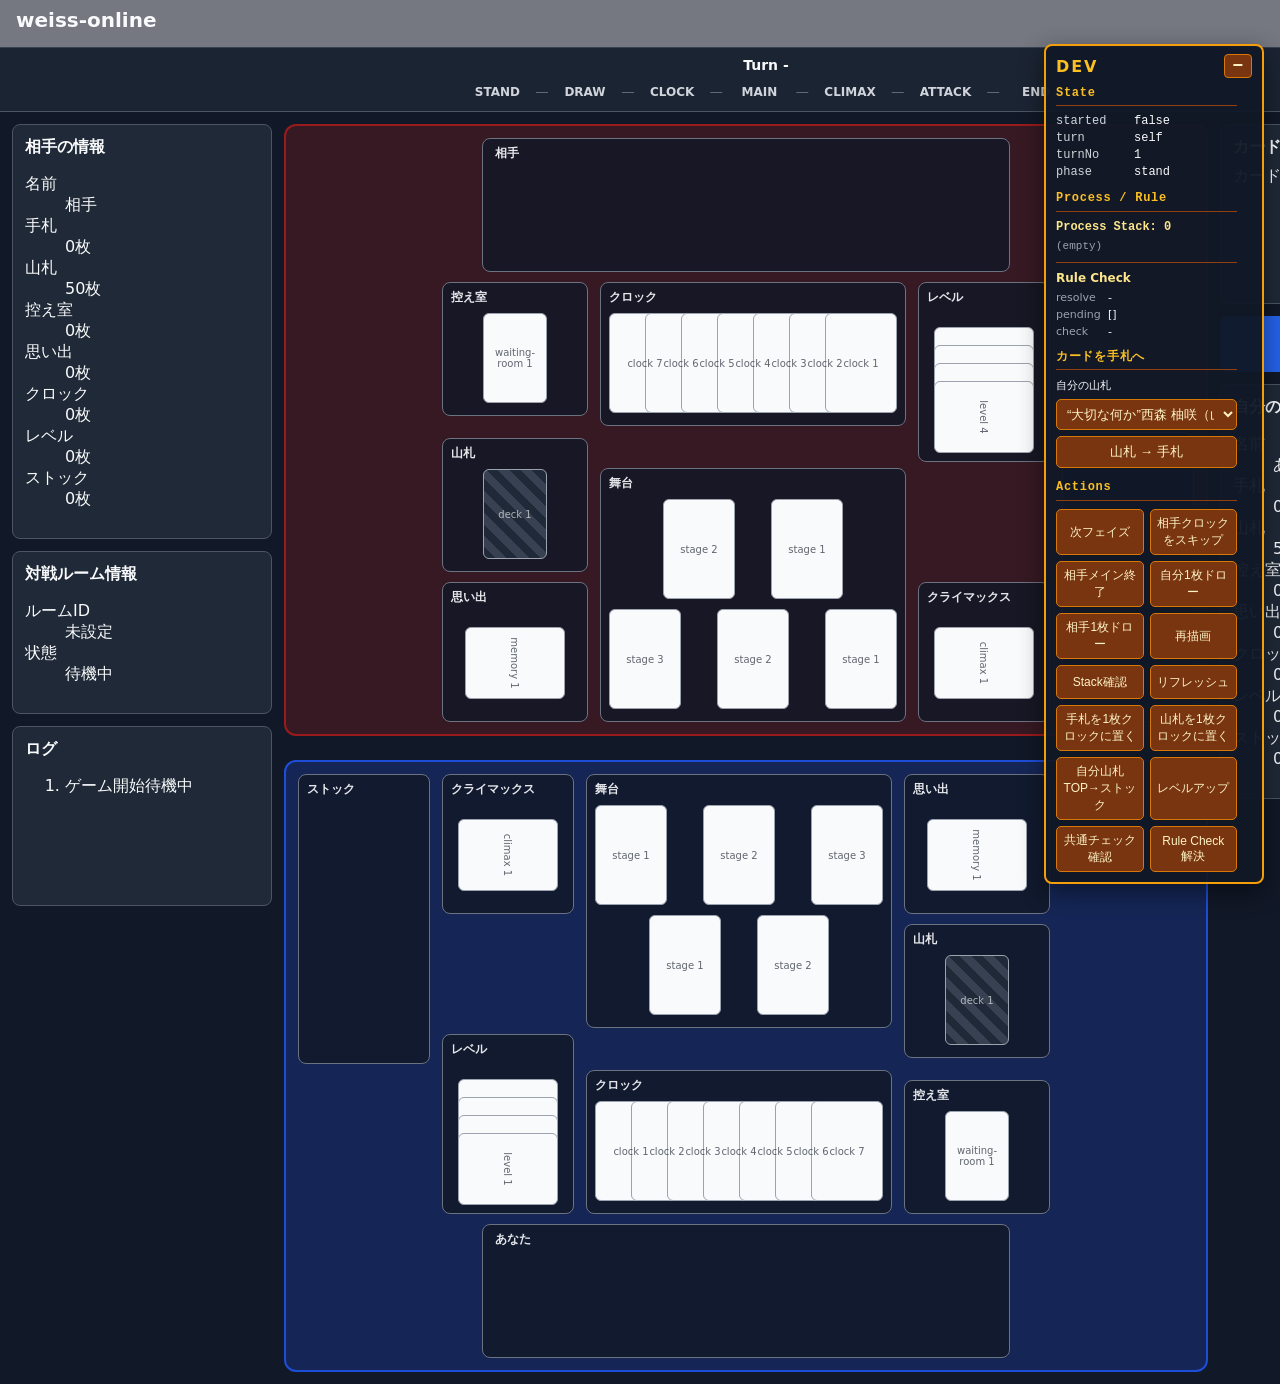
==== commit 4b88fb0f: "Phase F-4B UI/UX follow-up" ====
--- a/client/index.html
+++ b/client/index.html
@@ -273,10 +273,21 @@
 
   <section class="card-selection-dialog" data-deck-search hidden aria-label="山札検索">
     <div class="card-selection-dialog__panel">
-      <h2>山札を見る</h2>
-      <p data-deck-search-count>0 / 0</p>
+      <h2>山札</h2>
+      <p data-deck-search-description>手札に加えるカードを0〜0枚選択してください</p>
       <div class="card-selection-list" data-deck-search-list></div>
+      <p data-deck-search-count>選択枚数 0 / 0</p>
       <button type="button" data-action="confirm-deck-search">決定</button>
+    </div>
+  </section>
+
+  <section class="card-selection-dialog" data-resolution-confirmation hidden aria-label="解決領域の確認">
+    <div class="card-selection-dialog__panel">
+      <h2>解決領域</h2>
+      <p data-resolution-description>山札の上から4枚をめくりました</p>
+      <div class="card-selection-list" data-resolution-list></div>
+      <p data-resolution-count>クライマックス：0枚</p>
+      <button type="button" data-action="confirm-brainstorm-reveal">控え室に置く</button>
     </div>
   </section>
 
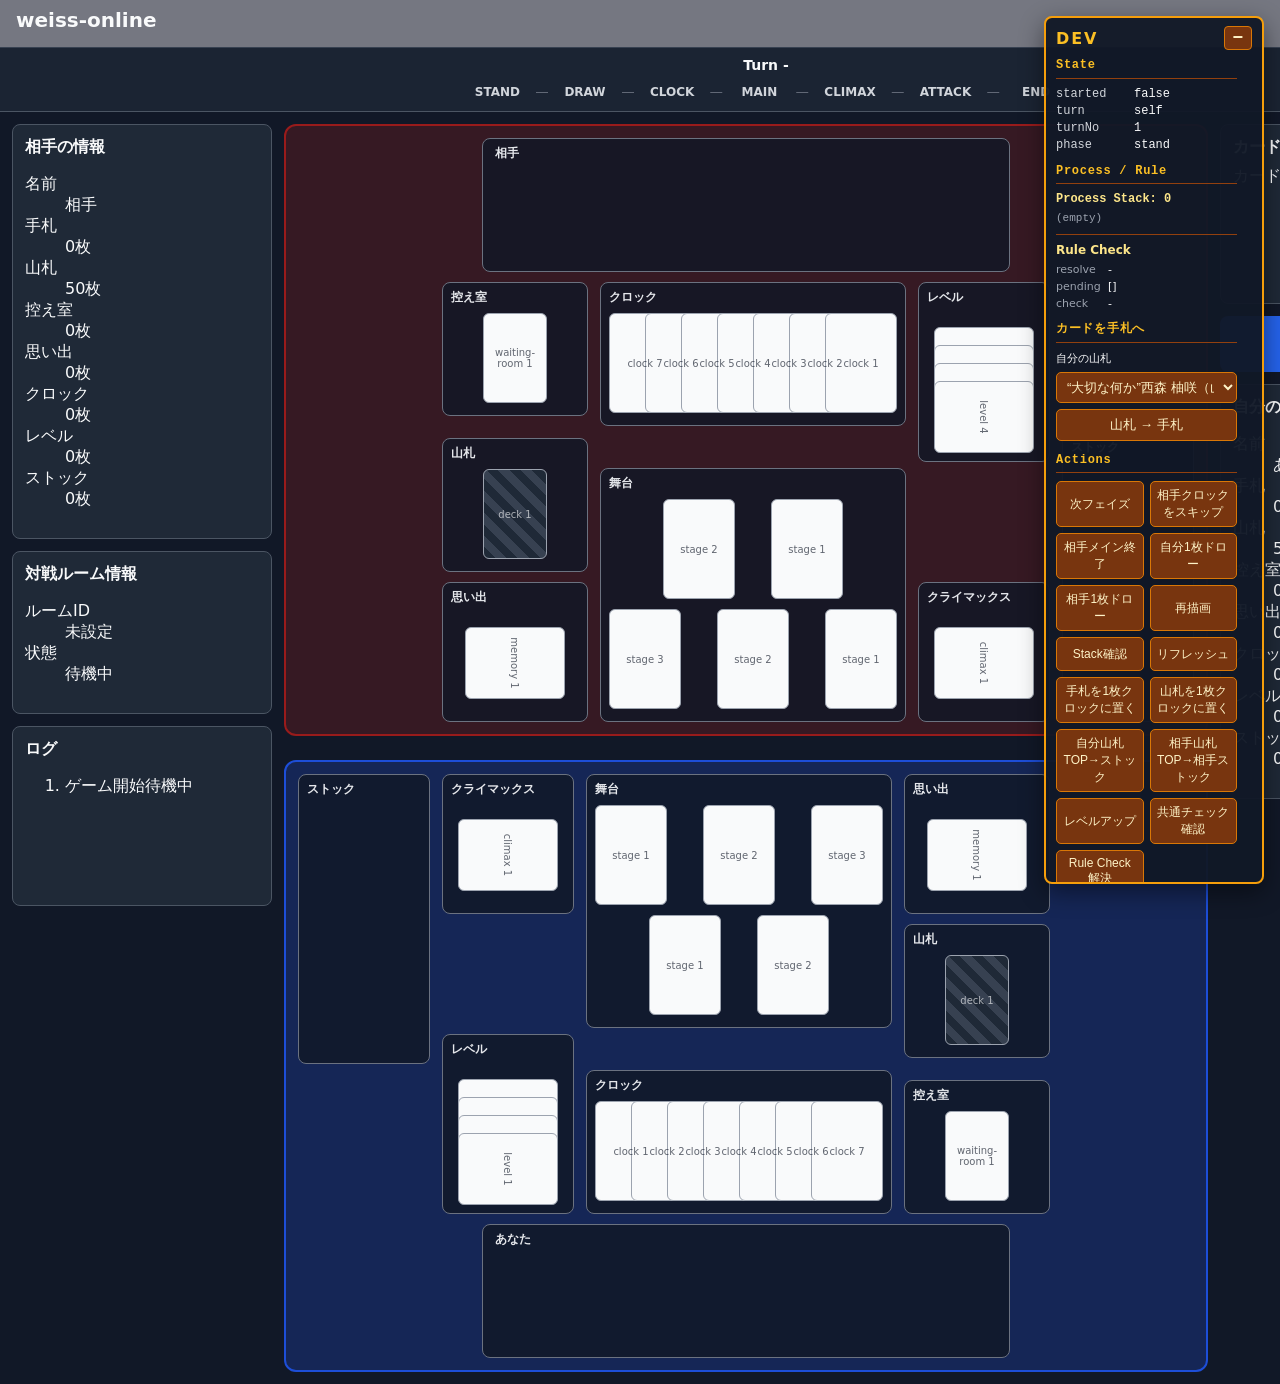
==== commit 26874c13: "feat: implement first printed auto ability" ====
--- a/client/index.html
+++ b/client/index.html
@@ -275,9 +275,35 @@
     <div class="card-selection-dialog__panel">
       <h2>山札</h2>
       <p data-deck-search-description>手札に加えるカードを0〜0枚選択してください</p>
-      <div class="card-selection-list" data-deck-search-list></div>
+      <div class="card-selection-dialog__body">
+        <div class="card-selection-dialog__cards">
+          <div class="card-selection-list" data-deck-search-list></div>
+        </div>
+        <section class="info-panel card-detail-panel modal-card-detail" data-deck-search-detail aria-label="カード詳細">
+          <h2>カード詳細</h2>
+          <div class="card-detail">
+            <p data-card-detail-empty>カードを選択すると詳細を確認できます。</p>
+            <dl class="card-detail-fields" data-card-detail-fields hidden>
+              <div class="card-detail-image-frame">
+                <img data-card-detail-image alt="選択したカードの画像" hidden>
+                <span data-card-detail-image-placeholder>画像なし</span>
+              </div>
+              <div><dt>名前</dt><dd data-card-detail="name">-</dd></div>
+              <div><dt>種類</dt><dd data-card-detail="type">-</dd></div>
+              <div><dt>色</dt><dd data-card-detail="color">-</dd></div>
+              <div><dt>レベル</dt><dd data-card-detail="level">-</dd></div>
+              <div><dt>コスト</dt><dd data-card-detail="cost">-</dd></div>
+              <div><dt>パワー</dt><dd data-card-detail="power">-</dd></div>
+              <div><dt>ソウル</dt><dd data-card-detail="soul">-</dd></div>
+              <div><dt>トリガー</dt><dd data-card-detail="triggers">-</dd></div>
+              <div><dt>特徴</dt><dd data-card-detail="traits">-</dd></div>
+              <div class="card-detail-text"><dt>能力</dt><dd><ul class="card-detail-abilities" data-card-detail-abilities></ul></dd></div>
+            </dl>
+          </div>
+        </section>
+      </div>
       <p data-deck-search-count>選択枚数 0 / 0</p>
-      <button type="button" data-action="confirm-deck-search">決定</button>
+      <button class="action-button modal-action-button" type="button" data-action="confirm-deck-search">決定</button>
     </div>
   </section>
 
@@ -285,14 +311,40 @@
     <div class="card-selection-dialog__panel">
       <h2>解決領域</h2>
       <p data-resolution-description>山札の上から4枚をめくりました</p>
-      <div class="card-selection-list" data-resolution-list></div>
+      <div class="card-selection-dialog__body">
+        <div class="card-selection-dialog__cards">
+          <div class="card-selection-list" data-resolution-list></div>
+        </div>
+        <section class="info-panel card-detail-panel modal-card-detail" data-resolution-detail aria-label="カード詳細">
+          <h2>カード詳細</h2>
+          <div class="card-detail">
+            <p data-card-detail-empty>カードを選択すると詳細を確認できます。</p>
+            <dl class="card-detail-fields" data-card-detail-fields hidden>
+              <div class="card-detail-image-frame">
+                <img data-card-detail-image alt="選択したカードの画像" hidden>
+                <span data-card-detail-image-placeholder>画像なし</span>
+              </div>
+              <div><dt>名前</dt><dd data-card-detail="name">-</dd></div>
+              <div><dt>種類</dt><dd data-card-detail="type">-</dd></div>
+              <div><dt>色</dt><dd data-card-detail="color">-</dd></div>
+              <div><dt>レベル</dt><dd data-card-detail="level">-</dd></div>
+              <div><dt>コスト</dt><dd data-card-detail="cost">-</dd></div>
+              <div><dt>パワー</dt><dd data-card-detail="power">-</dd></div>
+              <div><dt>ソウル</dt><dd data-card-detail="soul">-</dd></div>
+              <div><dt>トリガー</dt><dd data-card-detail="triggers">-</dd></div>
+              <div><dt>特徴</dt><dd data-card-detail="traits">-</dd></div>
+              <div class="card-detail-text"><dt>能力</dt><dd><ul class="card-detail-abilities" data-card-detail-abilities></ul></dd></div>
+            </dl>
+          </div>
+        </section>
+      </div>
       <p data-resolution-count>クライマックス：0枚</p>
-      <button type="button" data-action="confirm-brainstorm-reveal">控え室に置く</button>
+      <button class="action-button modal-action-button" type="button" data-action="confirm-brainstorm-reveal">控え室に置く</button>
     </div>
   </section>
 
     <aside class="right-sidebar">
-      <section class="info-panel card-detail-panel">
+      <section class="info-panel card-detail-panel" data-board-card-detail>
         <h2>カード説明</h2>
         <div class="card-detail">
           <p data-card-detail-empty>カードを選択してください。</p>
@@ -314,7 +366,7 @@
           </dl>
           <p class="card-play-disabled-reason" data-card-play-disabled-reason hidden></p>
           <button
-            class="card-detail-action"
+            class="action-button card-detail-action"
             type="button"
             data-action="clear-main-selection"
             hidden
@@ -383,7 +435,7 @@
   <aside class="replacement-confirmation" data-replacement-confirmation hidden aria-label="舞台操作確認">
     <p data-confirmation-message>この場所にはカードがあります。</p>
     <div class="replacement-confirmation-actions">
-      <button type="button" data-replacement-action="replace">置き換える</button>
+      <button type="button" data-replacement-action="replace">置き換える（圧殺）</button>
       <button type="button" data-replacement-action="select">このカードを選択</button>
       <button type="button" data-replacement-action="back">戻る</button>
     </div>
@@ -467,6 +519,7 @@
           <button type="button" data-dev-action="hand-to-clock">手札を1枚クロックに置く</button>
             <button type="button" data-dev-action="deck-to-clock">山札を1枚クロックに置く</button>
             <button type="button" data-dev-action="deck-to-stock">自分山札TOP→ストック</button>
+            <button type="button" data-dev-action="opponent-deck-to-stock">相手山札TOP→相手ストック</button>
           <button type="button" data-dev-action="test-level-up">レベルアップ</button>
           <button type="button" data-dev-action="check-rules">共通チェック確認</button>
           <button type="button" data-dev-action="resolve-rules">Rule Check解決</button>
--- a/client/css/board.css
+++ b/client/css/board.css
@@ -81,14 +81,22 @@
   --hand-current-w: 528px;
   --hand-h: calc(var(--hand-card-h) + 44px);
   --stock-normal-offset: 18px;
+
+  /* UI layers: board < phase notification < modal backdrop < modal content. */
+  --z-phase: 20;
+  --z-modal-backdrop: 100;
+  --z-modal: 110;
 }
 
 .resolution-area { background: transparent; border: 0; padding: .2rem; }
 .resolution-area h3 { margin: 0 0 .2rem; font-size: .72rem; color: #f4d35e; }
 .resolution-slots { display: flex; gap: .2rem; }
 .resolution-slots .card-slot { width: 42px; height: 59px; }
-.card-selection-dialog { position: fixed; inset: 0; z-index: 100; background: rgb(0 0 0 / 72%); padding: 5vh 5vw; }
-.card-selection-dialog__panel { background: #18212b; border: 1px solid #8ba4b8; padding: 1rem; max-height: 90vh; overflow: auto; }
+.card-selection-dialog { position: fixed; inset: 0; z-index: var(--z-modal-backdrop); background: rgb(0 0 0 / 72%); padding: 5vh 5vw; }
+.card-selection-dialog__panel { position: relative; z-index: var(--z-modal); display: flex; flex-direction: column; gap: .75rem; background: #18212b; border: 1px solid #8ba4b8; padding: 1rem; max-height: 90vh; overflow: hidden; }
+.card-selection-dialog__body { display: grid; grid-template-columns: minmax(0, 1fr) minmax(240px, 300px); gap: 1rem; min-height: 0; }
+.card-selection-dialog__cards { min-width: 0; overflow: auto; }
+.modal-card-detail { min-width: 0; max-height: 62vh; overflow: auto; }
 .card-selection-list { display: flex; flex-wrap: wrap; gap: .5rem; }
 .card-selection-list .card-slot { flex: 0 0 84px; height: 118px; }
 .card-slot.is-unselectable { opacity: .62; }
@@ -138,6 +146,8 @@
 }
 
 .phase-bar {
+  position: relative;
+  z-index: var(--z-phase);
   display: flex;
   flex-direction: column;
   align-items: center;
@@ -293,23 +303,35 @@
   gap: 4px;
 }
 
-.card-detail-act-button {
-  justify-self: start;
+.action-button {
+  width: auto;
+  min-height: 34px;
   padding: 4px 10px;
   border: 1px solid #60a5fa;
-  border-radius: 5px;
+  border-radius: 6px;
   background: #1e3a8a;
   color: #eff6ff;
+  font: inherit;
+  font-weight: 700;
   cursor: pointer;
 }
 
-.card-detail-act-button:disabled {
+.action-button:not(:disabled):hover,
+.action-button:not(:disabled):focus-visible {
+  background: #1d4ed8;
+}
+
+.action-button:disabled {
   border-color: #64748b;
   background: #334155;
   color: #cbd5e1;
   cursor: not-allowed;
 }
 
+.card-detail-act-button {
+  justify-self: start;
+}
+
 .card-detail-act-reason {
   margin: 0;
   color: #fca5a5;
@@ -318,23 +340,16 @@
 
 .card-detail-action {
   width: 100%;
-  min-height: 34px;
   margin-top: 10px;
-  border: 1px solid #60a5fa;
-  border-radius: 6px;
-  background: #1e3a8a;
-  color: #eff6ff;
-  font-weight: 700;
-  cursor: pointer;
-}
-
-.card-detail-action:hover,
-.card-detail-action:focus-visible {
-  background: #1d4ed8;
 }
 
 .card-detail-action[hidden] {
   display: none;
+}
+
+.modal-action-button {
+  align-self: flex-start;
+  padding-inline: 14px;
 }
 
 .card-play-disabled-reason {
@@ -989,7 +1004,7 @@
   position: fixed;
   top: 76px;
   left: 50%;
-  z-index: 1000;
+  z-index: var(--z-phase);
   min-width: 260px;
   max-width: min(520px, calc(100vw - 32px));
   padding: 12px 20px;
@@ -1340,3 +1355,31 @@
 .dev-actions button:hover {
   background: #92400e;
 }
+
+/* Modal details stack below their card lists on narrow viewports. */
+@media (max-width: 760px) {
+  .card-selection-dialog {
+    padding: 2vh 3vw;
+  }
+
+  .card-selection-dialog__panel {
+    max-height: 96vh;
+    overflow-y: auto;
+  }
+
+  .card-selection-dialog__body {
+    display: flex;
+    flex-direction: column;
+  }
+
+  .card-selection-dialog__cards,
+  .modal-card-detail {
+    overflow: visible;
+    max-height: none;
+  }
+}
+
+.pending-auto-dialog { position: fixed; inset: 0; z-index: 1200; background: rgb(0 0 0 / 65%); padding: 4vh 8vw; overflow: auto; }
+.pending-auto-panel { max-width: 760px; margin: auto; padding: 1.25rem; border-radius: 12px; background: #fff; color: #222; }
+.pending-auto-entry { display: grid; gap: .35rem; margin: .75rem 0; padding: 1rem; border: 1px solid #bbb; border-radius: 8px; }
+.pending-auto-entry p { margin: 0; }
